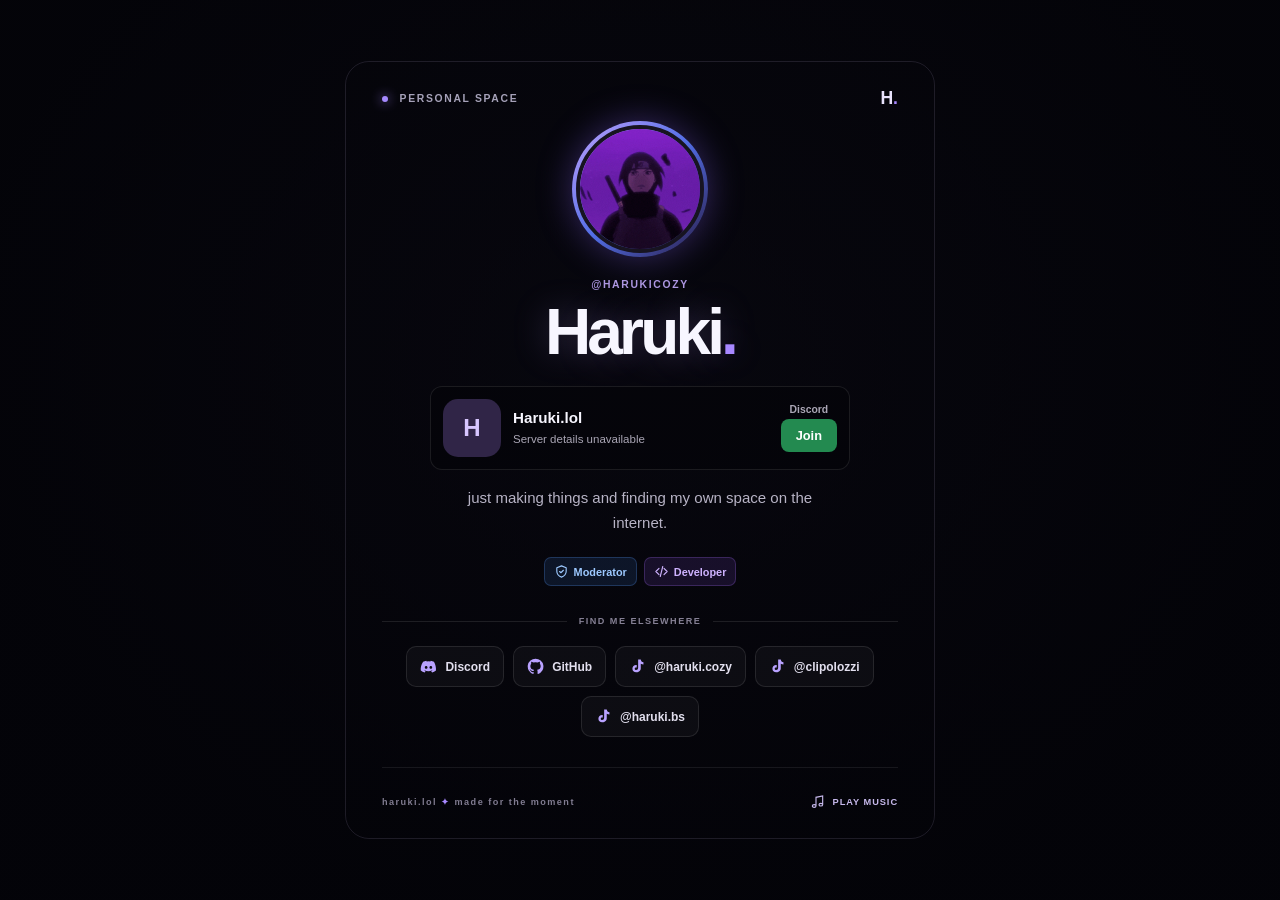
==== index.html @ 4da3f1aa "Refine dark profile styling Co-authored-by: Copilot <223556219+Copilot@users.noreply.github.com>" ====
<!DOCTYPE html>
<html lang="en">
<head>
  <meta charset="UTF-8">
  <meta name="viewport" content="width=device-width, initial-scale=1">
  <meta name="theme-color" content="#08080e">
  <meta name="description" content="Haruki's corner of the internet.">
  <title>Haruki | haruki.lol</title>
  <link rel="stylesheet" href="profile.css">
  <script src="profile.js" defer></script>
</head>
<body>
  <div class="background" aria-hidden="true">
    <video class="background-video" autoplay muted loop playsinline preload="auto">
      <source src="assets/background.mp4" type="video/mp4">
    </video>
    <div class="background-overlay"></div>
  </div>

  <main class="page">
    <article class="profile" aria-labelledby="profile-name">
      <div class="profile-top">
        <span class="eyebrow"><span class="status-dot"></span> PERSONAL SPACE</span>
        <span class="profile-mark">H<span>.</span></span>
      </div>

      <div class="avatar-wrap">
        <img class="avatar" src="assets/avatar.gif" alt="Haruki's profile picture" width="128" height="128">
      </div>

      <div class="identity">
        <p class="handle">@harukicozy</p>
        <h1 id="profile-name">Haruki<span class="name-dot">.</span></h1>
        <div class="discord-card" aria-label="Discord server invite">
          <div class="discord-icon" aria-hidden="true">
            <span>H</span>
            <img id="discord-icon" alt="" width="58" height="58" hidden>
          </div>
          <div class="discord-details">
            <strong id="discord-name">Haruki.lol</strong>
            <p id="discord-counts" aria-live="polite">Loading server details...</p>
          </div>
          <div class="discord-action">
            <span>Discord</span>
            <a href="https://discord.gg/harukilol" target="_blank" rel="noopener noreferrer" aria-label="Join Haruki's Discord server">Join</a>
          </div>
        </div>
        <p class="bio">just making things and finding my own space on the internet.</p>
      </div>

      <ul class="badges" aria-label="Profile badges">
        <li class="badge moderator"><svg viewBox="0 0 24 24" fill="none" stroke="currentColor" stroke-width="1.8" stroke-linecap="round" stroke-linejoin="round" aria-hidden="true"><path d="M12 3 4.5 6v5.5c0 4.5 3.2 7.7 7.5 9.5 4.3-1.8 7.5-5 7.5-9.5V6L12 3Z"/><path d="m9 12 2 2 4-4"/></svg> Moderator</li>
        <li class="badge developer"><svg viewBox="0 0 24 24" fill="none" stroke="currentColor" stroke-width="1.8" stroke-linecap="round" stroke-linejoin="round" aria-hidden="true"><path d="m8 7-5 5 5 5M16 7l5 5-5 5M14 4l-4 16"/></svg> Developer</li>
      </ul>

      <div class="divider"><span>FIND ME ELSEWHERE</span></div>
      <nav class="socials" aria-label="Haruki's social links">
        <a class="social" href="https://discord.gg/harukilol" target="_blank" rel="noopener noreferrer" aria-label="Discord">
          <svg viewBox="0 0 24 24" fill="currentColor" aria-hidden="true"><path d="M19.7 5.2a18.4 18.4 0 0 0-4.5-1.4l-.5 1a17 17 0 0 0-5.3 0l-.5-1a18.4 18.4 0 0 0-4.5 1.4C1.5 9.5.7 13.7 1.1 17.8a18 18 0 0 0 5.5 2.8l1.2-2a11.8 11.8 0 0 1-1.8-.9l.4-.3c3.5 1.6 7.3 1.6 10.8 0l.4.3c-.6.3-1.2.6-1.8.9l1.2 2a18 18 0 0 0 5.5-2.8c.5-4.8-.8-8.9-2.8-12.6ZM8.7 15.3c-1 0-1.9-.9-1.9-2s.8-2 1.9-2c1 0 1.9.9 1.9 2s-.8 2-1.9 2Zm6.6 0c-1.1 0-1.9-.9-1.9-2s.8-2 1.9-2c1 0 1.9.9 1.9 2s-.8 2-1.9 2Z"/></svg>
          <span>Discord</span>
        </a>
        <a class="social" href="https://github.com/harukicozy" target="_blank" rel="noopener noreferrer" aria-label="GitHub">
          <svg viewBox="0 0 24 24" fill="currentColor" aria-hidden="true"><path d="M12 .9a11.1 11.1 0 0 0-3.5 21.6c.6.1.8-.2.8-.5v-2.1c-3.2.7-3.9-1.4-3.9-1.4-.5-1.3-1.2-1.7-1.2-1.7-1-.7.1-.7.1-.7 1.1.1 1.7 1.2 1.7 1.2 1 1.7 2.6 1.2 3.3.9.1-.7.4-1.2.7-1.5-2.5-.3-5.2-1.3-5.2-5.5 0-1.2.4-2.2 1.2-3-.1-.3-.5-1.4.1-3 0 0 1-.3 3.1 1.1a10.7 10.7 0 0 1 5.7 0c2.1-1.4 3.1-1.1 3.1-1.1.6 1.6.2 2.7.1 3 .8.8 1.2 1.8 1.2 3 0 4.2-2.7 5.2-5.2 5.5.4.3.8 1 .8 2.1V22c0 .3.2.6.8.5A11.1 11.1 0 0 0 12 .9Z"/></svg>
          <span>GitHub</span>
        </a>
        <a class="social" href="https://www.tiktok.com/@haruki.cozy" target="_blank" rel="noopener noreferrer" aria-label="TikTok @haruki.cozy">
          <svg viewBox="0 0 24 24" fill="currentColor" aria-hidden="true"><path d="M16.6 2c.2 2.3 1.5 3.7 3.8 3.9v3.2a8.3 8.3 0 0 1-3.8-1v6.6c0 4.2-4.6 5.5-6.5 5.5-3.1 0-5.3-2.2-5.3-5.1 0-3.3 2.6-5.5 6.1-5.1v3.4c-1.8-.3-2.8.5-2.8 1.7 0 1.1.9 1.8 2 1.8 1.5 0 2.8-.9 2.8-3.1V2h3.7Z"/></svg>
          <span>@haruki.cozy</span>
        </a>
        <a class="social" href="https://www.tiktok.com/@clipolozzi" target="_blank" rel="noopener noreferrer" aria-label="TikTok @clipolozzi">
          <svg viewBox="0 0 24 24" fill="currentColor" aria-hidden="true"><path d="M16.6 2c.2 2.3 1.5 3.7 3.8 3.9v3.2a8.3 8.3 0 0 1-3.8-1v6.6c0 4.2-4.6 5.5-6.5 5.5-3.1 0-5.3-2.2-5.3-5.1 0-3.3 2.6-5.5 6.1-5.1v3.4c-1.8-.3-2.8.5-2.8 1.7 0 1.1.9 1.8 2 1.8 1.5 0 2.8-.9 2.8-3.1V2h3.7Z"/></svg>
          <span>@clipolozzi</span>
        </a>
        <a class="social" href="https://www.tiktok.com/@haruki.bs" target="_blank" rel="noopener noreferrer" aria-label="TikTok @haruki.bs">
          <svg viewBox="0 0 24 24" fill="currentColor" aria-hidden="true"><path d="M16.6 2c.2 2.3 1.5 3.7 3.8 3.9v3.2a8.3 8.3 0 0 1-3.8-1v6.6c0 4.2-4.6 5.5-6.5 5.5-3.1 0-5.3-2.2-5.3-5.1 0-3.3 2.6-5.5 6.1-5.1v3.4c-1.8-.3-2.8.5-2.8 1.7 0 1.1.9 1.8 2 1.8 1.5 0 2.8-.9 2.8-3.1V2h3.7Z"/></svg>
          <span>@haruki.bs</span>
        </a>
      </nav>

      <div class="profile-bottom">
        <span>haruki.lol <span class="bottom-star">✦</span> made for the moment</span>
        <button class="music-toggle" type="button" aria-pressed="false" aria-label="Play background music">
          <svg viewBox="0 0 24 24" fill="none" stroke="currentColor" stroke-width="1.7" aria-hidden="true"><path d="M9 18V5l10-2v13M9 18c0 1.1-1.3 2-2.8 2S3.5 19.3 3.5 18s1.2-2 2.7-2c1.1 0 2.1.4 2.8 1m10-1c0 1.1-1.3 2-2.8 2s-2.7-.7-2.7-2 1.2-2 2.7-2c1.1 0 2.1.4 2.8 1"/></svg>
          <span class="music-label">PLAY MUSIC</span>
        </button>
      </div>
      <p class="music-error" role="status" hidden></p>
      <audio id="music" src="assets/music.mp3" preload="none" loop></audio>
    </article>
  </main>
</body>
</html>
---- profile.css ----
* { box-sizing: border-box; }

:root {
  color-scheme: dark;
  font-family: Inter, "Segoe UI", Arial, sans-serif;
  background: #08080e;
  color: #f7f6ff;
}

body { margin: 0; min-height: 100vh; min-height: 100svh; }
button, a { font: inherit; }
button:focus-visible, a:focus-visible { outline: 2px solid #c1a8ff; outline-offset: 4px; }

.background, .background-overlay { position: fixed; inset: 0; }
.background { z-index: -1; overflow: hidden; background: #08080e; }
.background-video { width: 100%; height: 100%; object-fit: cover; opacity: .7; }
.background-overlay {
  background: radial-gradient(ellipse at 50% 40%, rgba(9, 8, 17, .55), rgba(3, 3, 8, .83) 75%),
    linear-gradient(180deg, rgba(4, 4, 9, .45), rgba(4, 4, 9, .88));
}
.page { min-height: 100vh; min-height: 100svh; display: grid; place-items: center; padding: 48px 20px; }
.profile {
  position: relative; width: min(100%, 590px); padding: 26px 36px 22px;
  border: 1px solid rgba(220, 207, 255, .12); border-radius: 24px;
  background: transparent;
  text-align: center; animation: enter .8s both;
}
.profile-top, .profile-bottom { position: relative; display: flex; align-items: center; justify-content: space-between; gap: 12px; }
.eyebrow, .handle, .divider, .profile-bottom { font-size: .65rem; font-weight: 700; letter-spacing: .16em; }
.eyebrow { color: #a6a2b9; }
.status-dot { display: inline-block; width: 6px; height: 6px; margin-right: 7px; border-radius: 50%; background: #a68aff; box-shadow: 0 0 12px #a68aff; vertical-align: middle; }
.profile-mark { color: #e7e1fb; font-weight: 800; font-size: 1.1rem; }
.profile-mark span, .name-dot { color: #a888ff; }
.avatar-wrap {
  position: relative; width: 136px; height: 136px; margin: 12px auto 22px; padding: 4px;
  border-radius: 50%; background: linear-gradient(135deg, #c0a3ff, #526de5, #281b43);
  box-shadow: 0 0 35px rgba(137, 99, 255, .35);
}
.avatar { display: block; width: 100%; height: 100%; border: 4px solid #171421; border-radius: 50%; object-fit: cover; }
.identity { position: relative; }
.handle { color: #ad97e1; margin: 0 0 10px; text-transform: uppercase; }
h1 { margin: 0; font-size: clamp(2.7rem, 8vw, 4rem); line-height: 1; letter-spacing: -.06em; text-shadow: 0 0 35px rgba(190, 166, 255, .25); }
.discord-card {
  display: flex; align-items: center; gap: 12px; max-width: 420px; margin: 22px auto 0;
  padding: 12px; border: 1px solid rgba(255, 255, 255, .09); border-radius: 12px;
  background: rgba(5, 5, 10, .68); text-align: left;
}
.discord-icon { position: relative; flex: 0 0 58px; width: 58px; height: 58px; overflow: hidden; display: grid; place-items: center; border-radius: 15px; background: #302547; color: #d7c6ff; font-weight: 800; font-size: 1.5rem; }
.discord-icon img { position: absolute; inset: 0; width: 100%; height: 100%; object-fit: cover; }
.discord-icon img[hidden] { display: none; }
.discord-details { min-width: 0; flex: 1; }
.discord-details strong { display: block; overflow: hidden; text-overflow: ellipsis; white-space: nowrap; font-size: .95rem; }
.discord-details p { margin: 5px 0 0; color: #aaa6b5; font-size: .72rem; line-height: 1.4; }
.discord-count-dot { display: inline-block; width: 6px; height: 6px; margin-right: 4px; border-radius: 50%; background: #42cf83; vertical-align: middle; }
.discord-action { display: flex; flex-direction: column; align-items: center; gap: 4px; }
.discord-action span { color: #aaa6b5; font-size: .65rem; font-weight: 700; }
.discord-action a { padding: 9px 15px; border-radius: 8px; background: #238a50; color: white; text-decoration: none; font-size: .8rem; font-weight: 700; transition: background .2s ease; }
.discord-action a:hover { background: #2da864; }
.bio { max-width: 360px; margin: 16px auto 22px; color: #b7b3c5; line-height: 1.65; font-size: .94rem; }
.badges { position: relative; display: flex; justify-content: center; flex-wrap: wrap; gap: 7px; padding: 0; margin: 0; list-style: none; }
.badge { display: inline-flex; align-items: center; gap: 5px; border: 1px solid; border-radius: 7px; padding: 6px 9px; font-size: .68rem; font-weight: 700; }
.badge svg { width: 15px; height: 15px; flex: none; }
.moderator { color: #9dc9ff; background: rgba(57, 118, 212, .14); border-color: rgba(90, 151, 247, .25); }
.developer { color: #cfb3ff; background: rgba(135, 78, 223, .14); border-color: rgba(162, 107, 244, .25); }
.divider { position: relative; display: flex; align-items: center; gap: 12px; margin: 30px 0 20px; color: #858094; font-size: .57rem; }
.divider::before, .divider::after { content: ""; height: 1px; flex: 1; background: rgba(255, 255, 255, .1); }
.socials { position: relative; display: flex; justify-content: center; flex-wrap: wrap; gap: 9px; }
.social {
  display: inline-flex; align-items: center; gap: 8px; padding: 11px 13px;
  border: 1px solid rgba(255, 255, 255, .1); border-radius: 10px;
  background: rgba(255, 255, 255, .035); color: #e2dfee;
  text-decoration: none; font-size: .75rem; font-weight: 600;
  transition: transform .2s ease, background .2s ease, border-color .2s ease, box-shadow .2s ease;
}
.social svg { width: 17px; height: 17px; color: #b9a2ff; }
.social:hover { transform: translateY(-3px); border-color: rgba(181, 149, 255, .5); background: rgba(137, 99, 255, .13); box-shadow: 0 7px 25px rgba(109, 72, 196, .2); }
.profile-bottom { margin-top: 30px; padding-top: 20px; border-top: 1px solid rgba(255, 255, 255, .08); color: #817c91; font-size: .57rem; text-align: left; }
.bottom-star { color: #a888ff; }
.music-toggle { display: inline-flex; align-items: center; gap: 7px; border: 0; padding: 6px 0 6px 6px; color: #c6b8eb; background: transparent; font-size: .58rem; font-weight: 700; letter-spacing: .1em; white-space: nowrap; cursor: pointer; }
.music-toggle:hover { color: #fff; }
.music-toggle svg { width: 16px; height: 16px; }
.music-error { position: relative; margin: 8px 0 0; color: #ffb1b8; font-size: .75rem; }
@keyframes enter { from { opacity: 0; transform: translateY(18px); } to { opacity: 1; transform: translateY(0); } }
@media (pointer: fine) {
  body { cursor: url("data:image/svg+xml,%3Csvg xmlns='http://www.w3.org/2000/svg' width='24' height='24'%3E%3Ccircle cx='12' cy='12' r='8' fill='%23a888ff' fill-opacity='.16' stroke='%23d6c3ff'/%3E%3Ccircle cx='12' cy='12' r='2' fill='%23fff'/%3E%3C/svg%3E") 12 12, auto; }
}
@media (max-width: 480px) {
  .page { padding: 24px 14px; }
  .profile { padding: 22px 18px; border-radius: 20px; }
  .avatar-wrap { width: 116px; height: 116px; margin-top: 8px; }
  .profile-bottom { font-size: .52rem; letter-spacing: .08em; }
}
@media (prefers-reduced-motion: reduce) {
  *, *::before, *::after { animation-duration: .01ms !important; transition-duration: .01ms !important; }
  .background-video { display: none; }
}
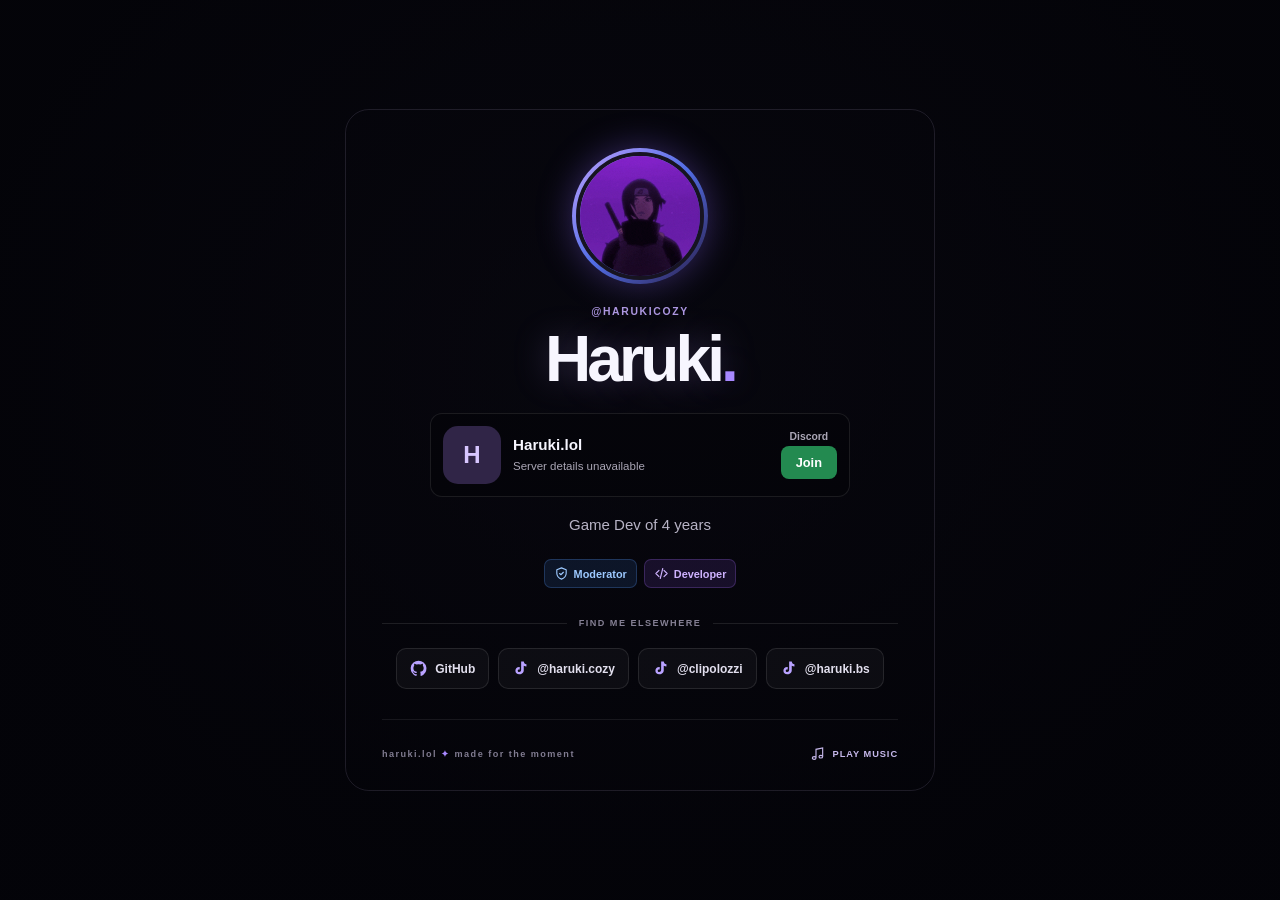
==== commit 7e01df9d: "Update profile bio and links Co-authored-by: Copilot <223556219+Copilot@users.noreply.github.com>" ====
--- a/index.html
+++ b/index.html
@@ -19,11 +19,6 @@
 
   <main class="page">
     <article class="profile" aria-labelledby="profile-name">
-      <div class="profile-top">
-        <span class="eyebrow"><span class="status-dot"></span> PERSONAL SPACE</span>
-        <span class="profile-mark">H<span>.</span></span>
-      </div>
-
       <div class="avatar-wrap">
         <img class="avatar" src="assets/avatar.gif" alt="Haruki's profile picture" width="128" height="128">
       </div>
@@ -45,7 +40,7 @@
             <a href="https://discord.gg/harukilol" target="_blank" rel="noopener noreferrer" aria-label="Join Haruki's Discord server">Join</a>
           </div>
         </div>
-        <p class="bio">just making things and finding my own space on the internet.</p>
+        <p class="bio">Game Dev of 4 years</p>
       </div>
 
       <ul class="badges" aria-label="Profile badges">
@@ -55,10 +50,6 @@
 
       <div class="divider"><span>FIND ME ELSEWHERE</span></div>
       <nav class="socials" aria-label="Haruki's social links">
-        <a class="social" href="https://discord.gg/harukilol" target="_blank" rel="noopener noreferrer" aria-label="Discord">
-          <svg viewBox="0 0 24 24" fill="currentColor" aria-hidden="true"><path d="M19.7 5.2a18.4 18.4 0 0 0-4.5-1.4l-.5 1a17 17 0 0 0-5.3 0l-.5-1a18.4 18.4 0 0 0-4.5 1.4C1.5 9.5.7 13.7 1.1 17.8a18 18 0 0 0 5.5 2.8l1.2-2a11.8 11.8 0 0 1-1.8-.9l.4-.3c3.5 1.6 7.3 1.6 10.8 0l.4.3c-.6.3-1.2.6-1.8.9l1.2 2a18 18 0 0 0 5.5-2.8c.5-4.8-.8-8.9-2.8-12.6ZM8.7 15.3c-1 0-1.9-.9-1.9-2s.8-2 1.9-2c1 0 1.9.9 1.9 2s-.8 2-1.9 2Zm6.6 0c-1.1 0-1.9-.9-1.9-2s.8-2 1.9-2c1 0 1.9.9 1.9 2s-.8 2-1.9 2Z"/></svg>
-          <span>Discord</span>
-        </a>
         <a class="social" href="https://github.com/harukicozy" target="_blank" rel="noopener noreferrer" aria-label="GitHub">
           <svg viewBox="0 0 24 24" fill="currentColor" aria-hidden="true"><path d="M12 .9a11.1 11.1 0 0 0-3.5 21.6c.6.1.8-.2.8-.5v-2.1c-3.2.7-3.9-1.4-3.9-1.4-.5-1.3-1.2-1.7-1.2-1.7-1-.7.1-.7.1-.7 1.1.1 1.7 1.2 1.7 1.2 1 1.7 2.6 1.2 3.3.9.1-.7.4-1.2.7-1.5-2.5-.3-5.2-1.3-5.2-5.5 0-1.2.4-2.2 1.2-3-.1-.3-.5-1.4.1-3 0 0 1-.3 3.1 1.1a10.7 10.7 0 0 1 5.7 0c2.1-1.4 3.1-1.1 3.1-1.1.6 1.6.2 2.7.1 3 .8.8 1.2 1.8 1.2 3 0 4.2-2.7 5.2-5.2 5.5.4.3.8 1 .8 2.1V22c0 .3.2.6.8.5A11.1 11.1 0 0 0 12 .9Z"/></svg>
           <span>GitHub</span>
--- a/profile.css
+++ b/profile.css
@@ -25,12 +25,9 @@
   background: transparent;
   text-align: center; animation: enter .8s both;
 }
-.profile-top, .profile-bottom { position: relative; display: flex; align-items: center; justify-content: space-between; gap: 12px; }
-.eyebrow, .handle, .divider, .profile-bottom { font-size: .65rem; font-weight: 700; letter-spacing: .16em; }
-.eyebrow { color: #a6a2b9; }
-.status-dot { display: inline-block; width: 6px; height: 6px; margin-right: 7px; border-radius: 50%; background: #a68aff; box-shadow: 0 0 12px #a68aff; vertical-align: middle; }
-.profile-mark { color: #e7e1fb; font-weight: 800; font-size: 1.1rem; }
-.profile-mark span, .name-dot { color: #a888ff; }
+.profile-bottom { position: relative; display: flex; align-items: center; justify-content: space-between; gap: 12px; }
+.handle, .divider, .profile-bottom { font-size: .65rem; font-weight: 700; letter-spacing: .16em; }
+.name-dot { color: #a888ff; }
 .avatar-wrap {
   position: relative; width: 136px; height: 136px; margin: 12px auto 22px; padding: 4px;
   border-radius: 50%; background: linear-gradient(135deg, #c0a3ff, #526de5, #281b43);
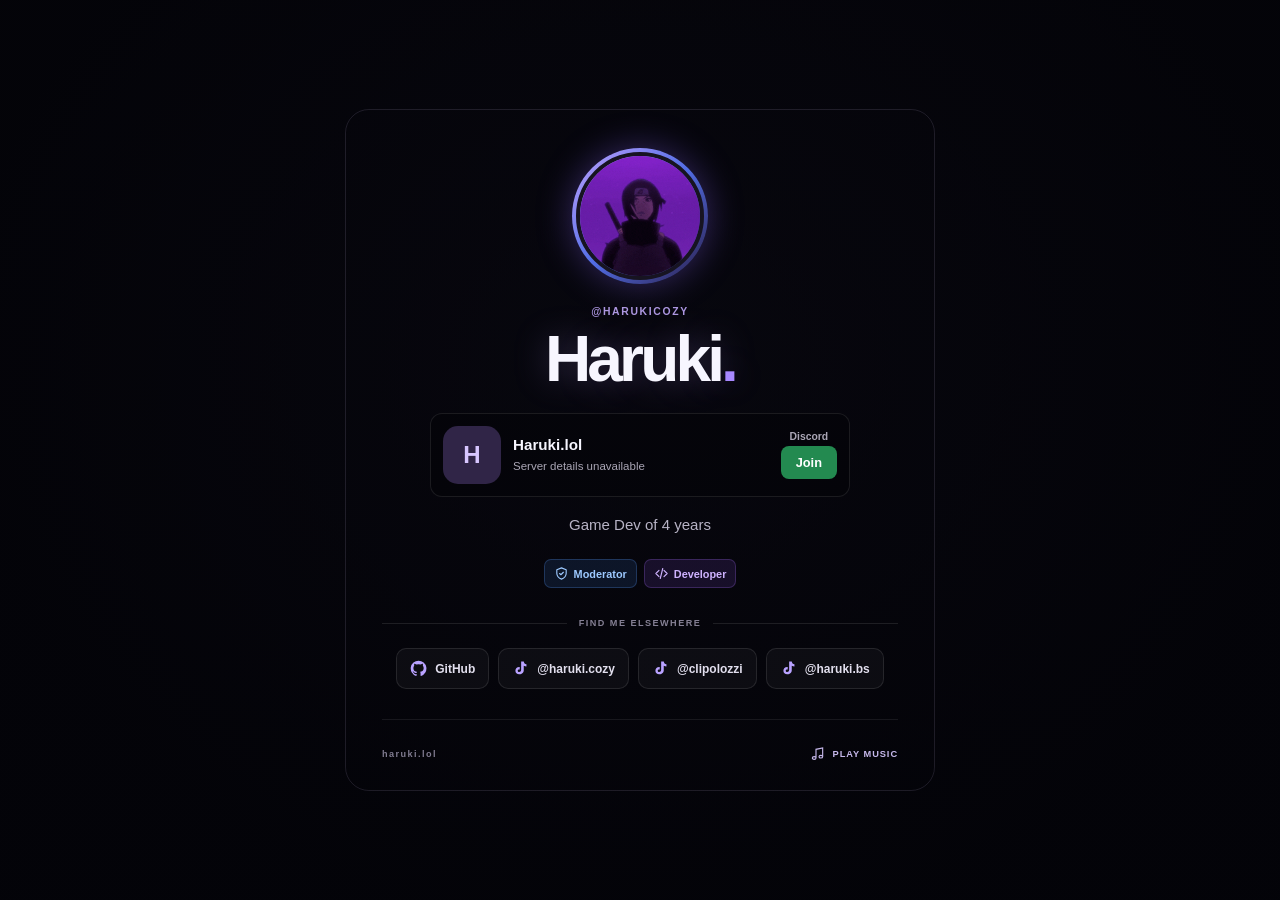
==== commit 741e08d8: "Remove footer tagline Co-authored-by: Copilot <223556219+Copilot@users.noreply.github.com>" ====
--- a/index.html
+++ b/index.html
@@ -69,7 +69,7 @@
       </nav>
 
       <div class="profile-bottom">
-        <span>haruki.lol <span class="bottom-star">✦</span> made for the moment</span>
+        <span>haruki.lol</span>
         <button class="music-toggle" type="button" aria-pressed="false" aria-label="Play background music">
           <svg viewBox="0 0 24 24" fill="none" stroke="currentColor" stroke-width="1.7" aria-hidden="true"><path d="M9 18V5l10-2v13M9 18c0 1.1-1.3 2-2.8 2S3.5 19.3 3.5 18s1.2-2 2.7-2c1.1 0 2.1.4 2.8 1m10-1c0 1.1-1.3 2-2.8 2s-2.7-.7-2.7-2 1.2-2 2.7-2c1.1 0 2.1.4 2.8 1"/></svg>
           <span class="music-label">PLAY MUSIC</span>
--- a/profile.css
+++ b/profile.css
@@ -72,7 +72,6 @@
 .social svg { width: 17px; height: 17px; color: #b9a2ff; }
 .social:hover { transform: translateY(-3px); border-color: rgba(181, 149, 255, .5); background: rgba(137, 99, 255, .13); box-shadow: 0 7px 25px rgba(109, 72, 196, .2); }
 .profile-bottom { margin-top: 30px; padding-top: 20px; border-top: 1px solid rgba(255, 255, 255, .08); color: #817c91; font-size: .57rem; text-align: left; }
-.bottom-star { color: #a888ff; }
 .music-toggle { display: inline-flex; align-items: center; gap: 7px; border: 0; padding: 6px 0 6px 6px; color: #c6b8eb; background: transparent; font-size: .58rem; font-weight: 700; letter-spacing: .1em; white-space: nowrap; cursor: pointer; }
 .music-toggle:hover { color: #fff; }
 .music-toggle svg { width: 16px; height: 16px; }
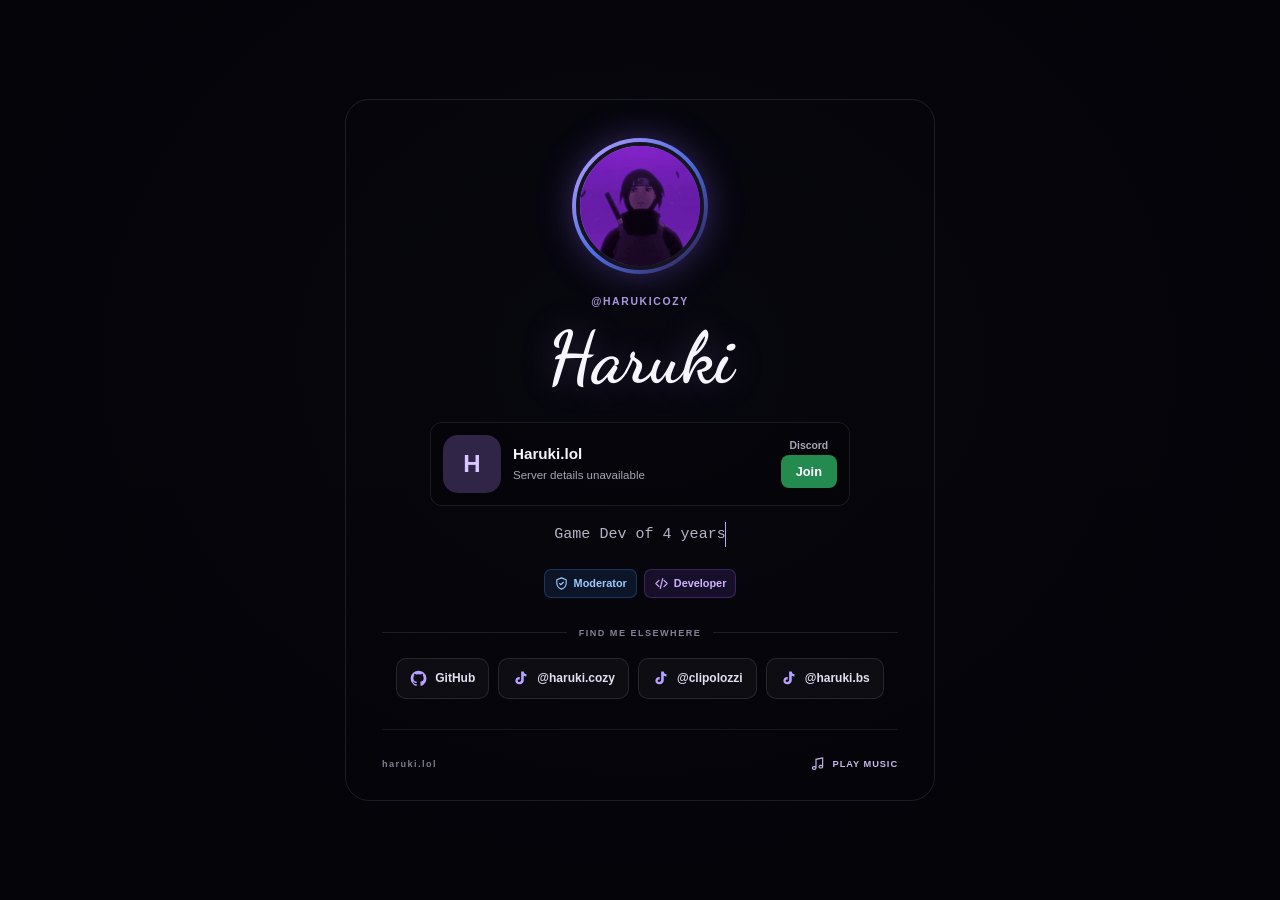
==== commit 36273a50: "Style profile name and animate bio Co-authored-by: Copilot <223556219+Copilot@users.noreply.github.c" ====
--- a/index.html
+++ b/index.html
@@ -6,6 +6,9 @@
   <meta name="theme-color" content="#08080e">
   <meta name="description" content="Haruki's corner of the internet.">
   <title>Haruki | haruki.lol</title>
+  <link rel="preconnect" href="https://fonts.googleapis.com">
+  <link rel="preconnect" href="https://fonts.gstatic.com" crossorigin>
+  <link href="https://fonts.googleapis.com/css2?family=Dancing+Script:wght@700&display=swap" rel="stylesheet">
   <link rel="stylesheet" href="profile.css">
   <script src="profile.js" defer></script>
 </head>
@@ -25,7 +28,7 @@
 
       <div class="identity">
         <p class="handle">@harukicozy</p>
-        <h1 id="profile-name">Haruki<span class="name-dot">.</span></h1>
+        <h1 id="profile-name">Haruki</h1>
         <div class="discord-card" aria-label="Discord server invite">
           <div class="discord-icon" aria-hidden="true">
             <span>H</span>
@@ -40,7 +43,7 @@
             <a href="https://discord.gg/harukilol" target="_blank" rel="noopener noreferrer" aria-label="Join Haruki's Discord server">Join</a>
           </div>
         </div>
-        <p class="bio">Game Dev of 4 years</p>
+        <p class="bio" aria-label="Game Dev of 4 years"><span class="bio-typing" aria-hidden="true">Game Dev of 4 years</span></p>
       </div>
 
       <ul class="badges" aria-label="Profile badges">
--- a/profile.css
+++ b/profile.css
@@ -27,7 +27,6 @@
 }
 .profile-bottom { position: relative; display: flex; align-items: center; justify-content: space-between; gap: 12px; }
 .handle, .divider, .profile-bottom { font-size: .65rem; font-weight: 700; letter-spacing: .16em; }
-.name-dot { color: #a888ff; }
 .avatar-wrap {
   position: relative; width: 136px; height: 136px; margin: 12px auto 22px; padding: 4px;
   border-radius: 50%; background: linear-gradient(135deg, #c0a3ff, #526de5, #281b43);
@@ -36,7 +35,7 @@
 .avatar { display: block; width: 100%; height: 100%; border: 4px solid #171421; border-radius: 50%; object-fit: cover; }
 .identity { position: relative; }
 .handle { color: #ad97e1; margin: 0 0 10px; text-transform: uppercase; }
-h1 { margin: 0; font-size: clamp(2.7rem, 8vw, 4rem); line-height: 1; letter-spacing: -.06em; text-shadow: 0 0 35px rgba(190, 166, 255, .25); }
+h1 { margin: 0; font-family: "Dancing Script", "Segoe Script", "Brush Script MT", cursive; font-size: clamp(3.2rem, 9vw, 4.5rem); line-height: 1.15; font-weight: 700; text-shadow: 0 0 35px rgba(190, 166, 255, .25); }
 .discord-card {
   display: flex; align-items: center; gap: 12px; max-width: 420px; margin: 22px auto 0;
   padding: 12px; border: 1px solid rgba(255, 255, 255, .09); border-radius: 12px;
@@ -54,6 +53,8 @@
 .discord-action a { padding: 9px 15px; border-radius: 8px; background: #238a50; color: white; text-decoration: none; font-size: .8rem; font-weight: 700; transition: background .2s ease; }
 .discord-action a:hover { background: #2da864; }
 .bio { max-width: 360px; margin: 16px auto 22px; color: #b7b3c5; line-height: 1.65; font-size: .94rem; }
+.bio-typing { display: inline-block; vertical-align: bottom; overflow: hidden; white-space: nowrap; width: 19ch; border-right: 1px solid #b9a2ff; font-family: "Courier New", monospace; animation: type-bio 8s steps(19, end) infinite; }
+@keyframes type-bio { 0% { width: 0; } 38%, 60% { width: 19ch; } 95%, 100% { width: 0; } }
 .badges { position: relative; display: flex; justify-content: center; flex-wrap: wrap; gap: 7px; padding: 0; margin: 0; list-style: none; }
 .badge { display: inline-flex; align-items: center; gap: 5px; border: 1px solid; border-radius: 7px; padding: 6px 9px; font-size: .68rem; font-weight: 700; }
 .badge svg { width: 15px; height: 15px; flex: none; }
@@ -89,4 +90,5 @@
 @media (prefers-reduced-motion: reduce) {
   *, *::before, *::after { animation-duration: .01ms !important; transition-duration: .01ms !important; }
   .background-video { display: none; }
+  .bio-typing { animation: none; width: auto; border-right: 0; }
 }
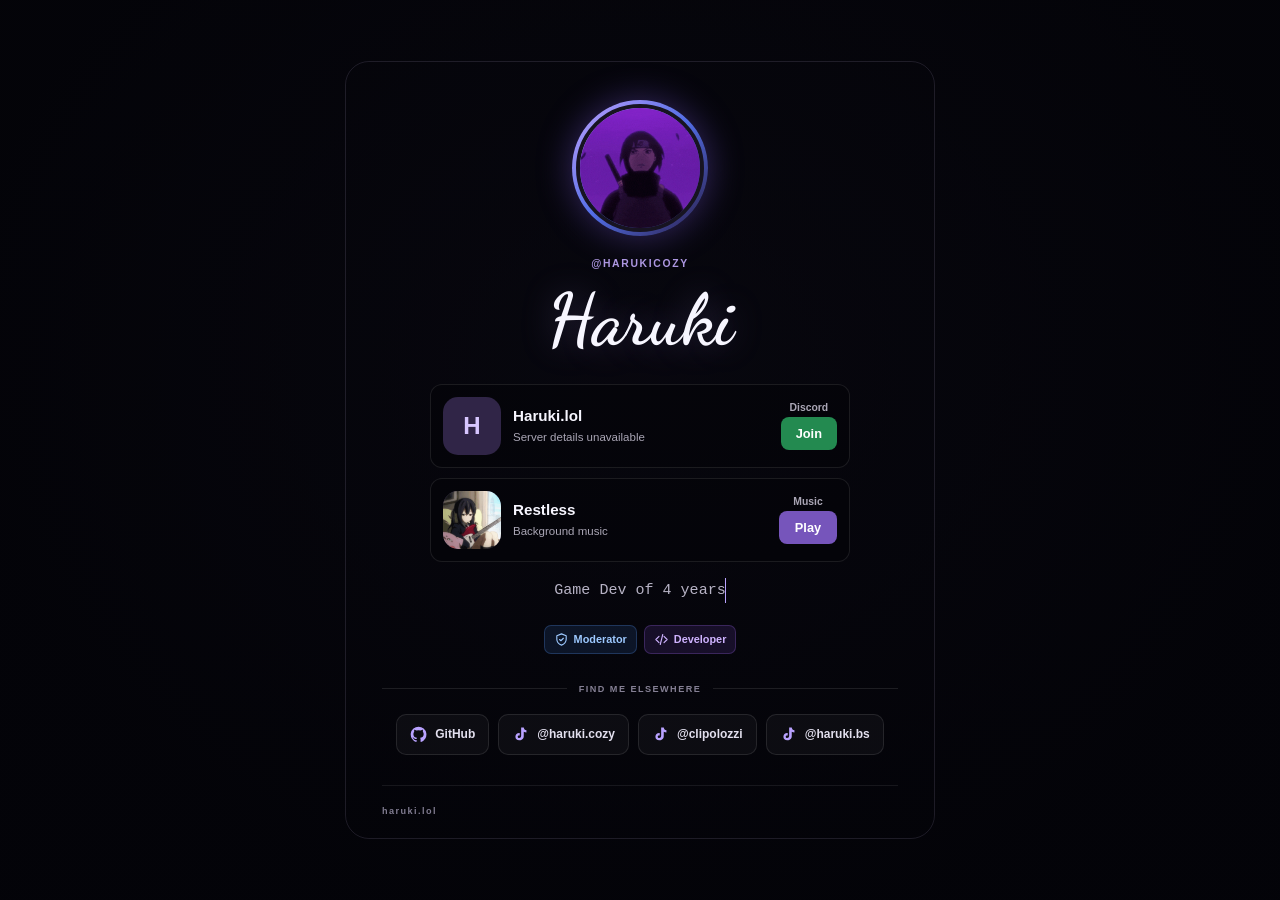
==== commit c6ea1ca8: "Add music player card Co-authored-by: Copilot <223556219+Copilot@users.noreply.github.com>" ====
--- a/index.html
+++ b/index.html
@@ -43,6 +43,20 @@
             <a href="https://discord.gg/harukilol" target="_blank" rel="noopener noreferrer" aria-label="Join Haruki's Discord server">Join</a>
           </div>
         </div>
+        <div class="music-card" aria-label="Music player">
+          <img class="music-cover" src="assets/music-cover.gif" alt="Music cover" width="58" height="58">
+          <div class="music-details">
+            <strong>Restless</strong>
+            <p>Background music</p>
+          </div>
+          <div class="music-action">
+            <span>Music</span>
+            <button class="music-toggle" type="button" aria-pressed="false" aria-label="Play background music">
+              <span class="music-label">Play</span>
+            </button>
+          </div>
+        </div>
+        <p class="music-error" role="status" hidden></p>
         <p class="bio" aria-label="Game Dev of 4 years"><span class="bio-typing" aria-hidden="true">Game Dev of 4 years</span></p>
       </div>
 
@@ -73,12 +87,7 @@
 
       <div class="profile-bottom">
         <span>haruki.lol</span>
-        <button class="music-toggle" type="button" aria-pressed="false" aria-label="Play background music">
-          <svg viewBox="0 0 24 24" fill="none" stroke="currentColor" stroke-width="1.7" aria-hidden="true"><path d="M9 18V5l10-2v13M9 18c0 1.1-1.3 2-2.8 2S3.5 19.3 3.5 18s1.2-2 2.7-2c1.1 0 2.1.4 2.8 1m10-1c0 1.1-1.3 2-2.8 2s-2.7-.7-2.7-2 1.2-2 2.7-2c1.1 0 2.1.4 2.8 1"/></svg>
-          <span class="music-label">PLAY MUSIC</span>
-        </button>
       </div>
-      <p class="music-error" role="status" hidden></p>
       <audio id="music" src="assets/music.mp3" preload="none" loop></audio>
     </article>
   </main>
--- a/profile.css
+++ b/profile.css
@@ -36,20 +36,22 @@
 .identity { position: relative; }
 .handle { color: #ad97e1; margin: 0 0 10px; text-transform: uppercase; }
 h1 { margin: 0; font-family: "Dancing Script", "Segoe Script", "Brush Script MT", cursive; font-size: clamp(3.2rem, 9vw, 4.5rem); line-height: 1.15; font-weight: 700; text-shadow: 0 0 35px rgba(190, 166, 255, .25); }
-.discord-card {
+.discord-card, .music-card {
   display: flex; align-items: center; gap: 12px; max-width: 420px; margin: 22px auto 0;
   padding: 12px; border: 1px solid rgba(255, 255, 255, .09); border-radius: 12px;
   background: rgba(5, 5, 10, .68); text-align: left;
 }
+.music-card { margin-top: 10px; }
+.music-cover { flex: 0 0 58px; width: 58px; height: 58px; border-radius: 15px; object-fit: cover; background: #302547; }
 .discord-icon { position: relative; flex: 0 0 58px; width: 58px; height: 58px; overflow: hidden; display: grid; place-items: center; border-radius: 15px; background: #302547; color: #d7c6ff; font-weight: 800; font-size: 1.5rem; }
 .discord-icon img { position: absolute; inset: 0; width: 100%; height: 100%; object-fit: cover; }
 .discord-icon img[hidden] { display: none; }
-.discord-details { min-width: 0; flex: 1; }
-.discord-details strong { display: block; overflow: hidden; text-overflow: ellipsis; white-space: nowrap; font-size: .95rem; }
-.discord-details p { margin: 5px 0 0; color: #aaa6b5; font-size: .72rem; line-height: 1.4; }
+.discord-details, .music-details { min-width: 0; flex: 1; }
+.discord-details strong, .music-details strong { display: block; overflow: hidden; text-overflow: ellipsis; white-space: nowrap; font-size: .95rem; }
+.discord-details p, .music-details p { margin: 5px 0 0; color: #aaa6b5; font-size: .72rem; line-height: 1.4; }
 .discord-count-dot { display: inline-block; width: 6px; height: 6px; margin-right: 4px; border-radius: 50%; background: #42cf83; vertical-align: middle; }
-.discord-action { display: flex; flex-direction: column; align-items: center; gap: 4px; }
-.discord-action span { color: #aaa6b5; font-size: .65rem; font-weight: 700; }
+.discord-action, .music-action { display: flex; flex-direction: column; align-items: center; gap: 4px; }
+.discord-action span, .music-action > span { color: #aaa6b5; font-size: .65rem; font-weight: 700; }
 .discord-action a { padding: 9px 15px; border-radius: 8px; background: #238a50; color: white; text-decoration: none; font-size: .8rem; font-weight: 700; transition: background .2s ease; }
 .discord-action a:hover { background: #2da864; }
 .bio { max-width: 360px; margin: 16px auto 22px; color: #b7b3c5; line-height: 1.65; font-size: .94rem; }
@@ -73,9 +75,8 @@
 .social svg { width: 17px; height: 17px; color: #b9a2ff; }
 .social:hover { transform: translateY(-3px); border-color: rgba(181, 149, 255, .5); background: rgba(137, 99, 255, .13); box-shadow: 0 7px 25px rgba(109, 72, 196, .2); }
 .profile-bottom { margin-top: 30px; padding-top: 20px; border-top: 1px solid rgba(255, 255, 255, .08); color: #817c91; font-size: .57rem; text-align: left; }
-.music-toggle { display: inline-flex; align-items: center; gap: 7px; border: 0; padding: 6px 0 6px 6px; color: #c6b8eb; background: transparent; font-size: .58rem; font-weight: 700; letter-spacing: .1em; white-space: nowrap; cursor: pointer; }
-.music-toggle:hover { color: #fff; }
-.music-toggle svg { width: 16px; height: 16px; }
+.music-toggle { min-width: 58px; border: 0; border-radius: 8px; padding: 9px 15px; color: #fff; background: #7655bb; font-size: .8rem; font-weight: 700; cursor: pointer; transition: background .2s ease; }
+.music-toggle:hover { background: #9070d5; }
 .music-error { position: relative; margin: 8px 0 0; color: #ffb1b8; font-size: .75rem; }
 @keyframes enter { from { opacity: 0; transform: translateY(18px); } to { opacity: 1; transform: translateY(0); } }
 @media (pointer: fine) {
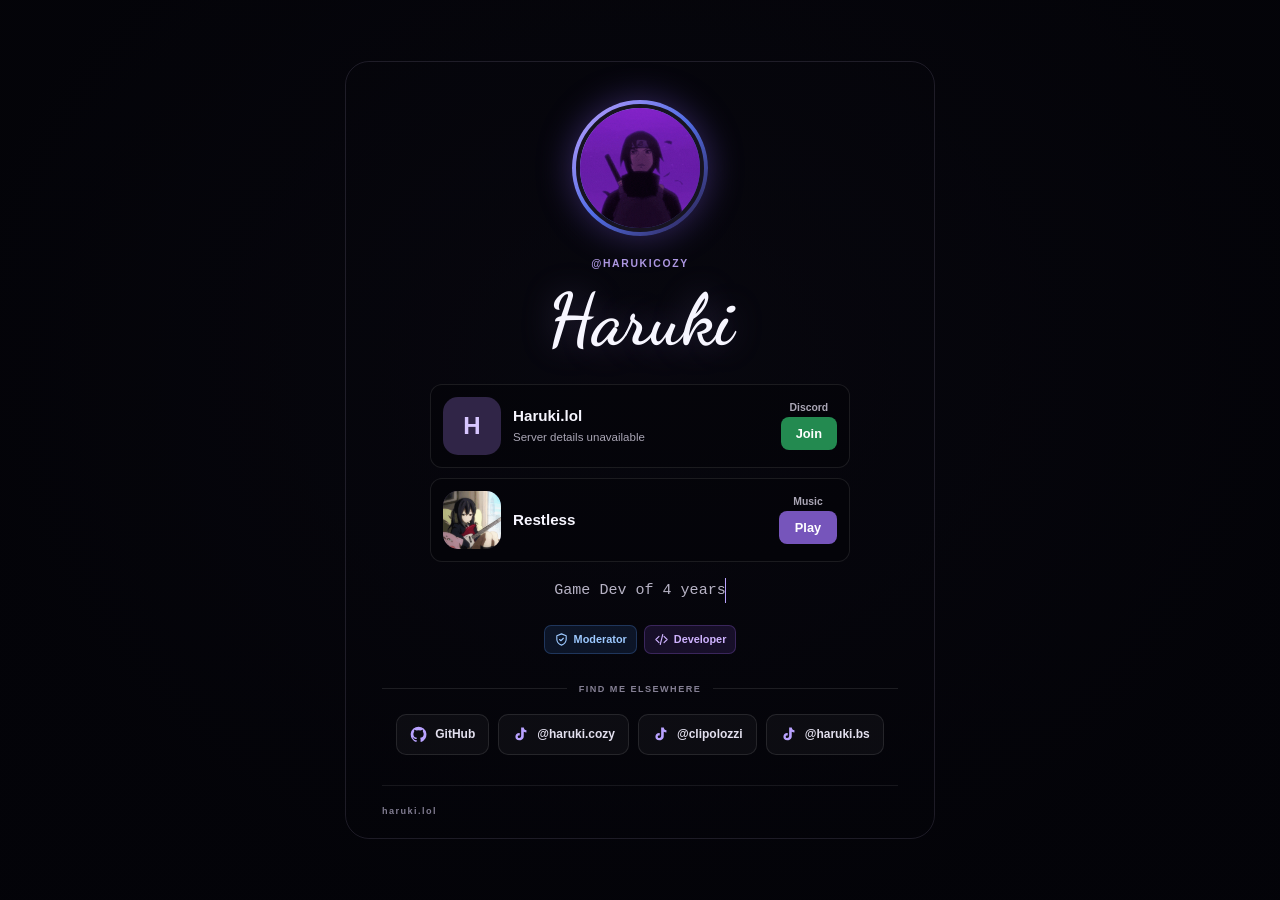
==== commit 8942ca41: "Remove music card subtitle Co-authored-by: Copilot <223556219+Copilot@users.noreply.github.com>" ====
--- a/index.html
+++ b/index.html
@@ -47,7 +47,6 @@
           <img class="music-cover" src="assets/music-cover.gif" alt="Music cover" width="58" height="58">
           <div class="music-details">
             <strong>Restless</strong>
-            <p>Background music</p>
           </div>
           <div class="music-action">
             <span>Music</span>
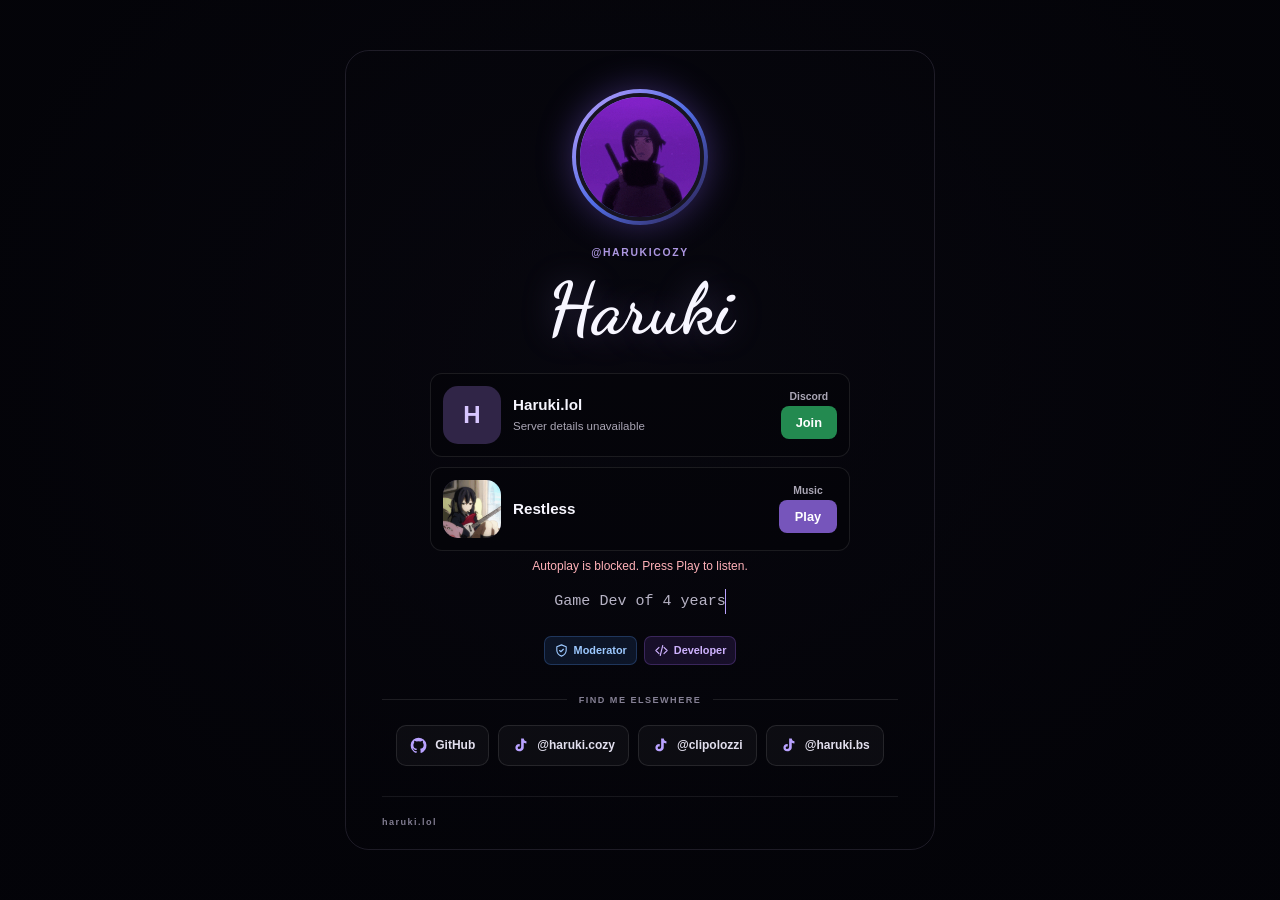
==== commit 6d36f1c7: "Enable music autoplay with fallback Co-authored-by: Copilot <223556219+Copilot@users.noreply.github." ====
--- a/index.html
+++ b/index.html
@@ -87,7 +87,7 @@
       <div class="profile-bottom">
         <span>haruki.lol</span>
       </div>
-      <audio id="music" src="assets/music.mp3" preload="none" loop></audio>
+      <audio id="music" src="assets/music.mp3" preload="metadata" loop></audio>
     </article>
   </main>
 </body>
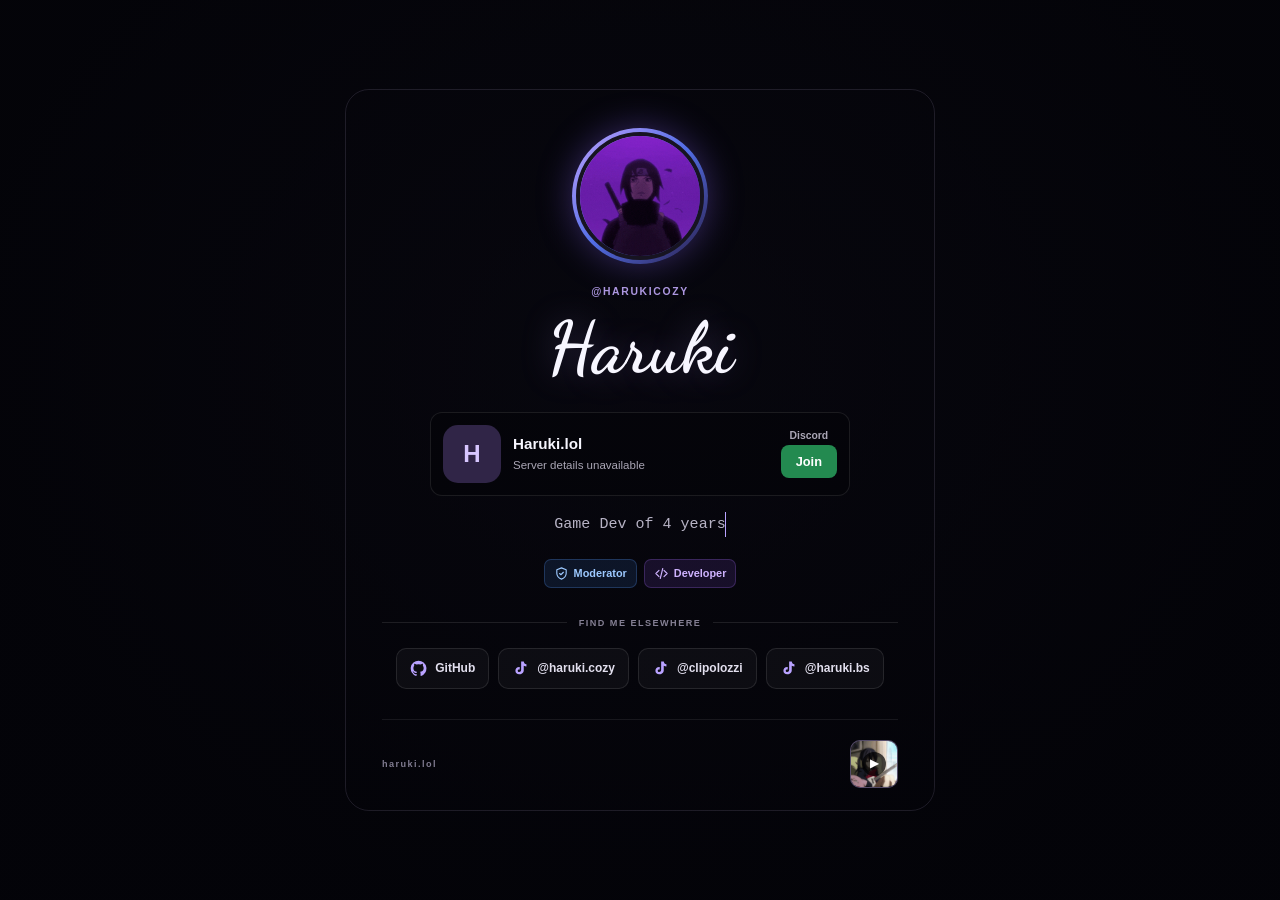
==== commit 775c0e60: "Use cover image for music control Co-authored-by: Copilot <223556219+Copilot@users.noreply.github.co" ====
--- a/index.html
+++ b/index.html
@@ -43,19 +43,6 @@
             <a href="https://discord.gg/harukilol" target="_blank" rel="noopener noreferrer" aria-label="Join Haruki's Discord server">Join</a>
           </div>
         </div>
-        <div class="music-card" aria-label="Music player">
-          <img class="music-cover" src="assets/music-cover.gif" alt="Music cover" width="58" height="58">
-          <div class="music-details">
-            <strong>Restless</strong>
-          </div>
-          <div class="music-action">
-            <span>Music</span>
-            <button class="music-toggle" type="button" aria-pressed="false" aria-label="Play background music">
-              <span class="music-label">Play</span>
-            </button>
-          </div>
-        </div>
-        <p class="music-error" role="status" hidden></p>
         <p class="bio" aria-label="Game Dev of 4 years"><span class="bio-typing" aria-hidden="true">Game Dev of 4 years</span></p>
       </div>
 
@@ -86,8 +73,13 @@
 
       <div class="profile-bottom">
         <span>haruki.lol</span>
+        <button class="music-toggle" type="button" aria-pressed="false" aria-label="Play music" title="Play music">
+          <img class="music-cover" src="assets/music-cover.gif" alt="" width="48" height="48">
+          <span class="music-symbol" aria-hidden="true"></span>
+        </button>
       </div>
-      <audio id="music" src="assets/music.mp3" preload="metadata" loop></audio>
+      <p class="music-error" role="status" hidden></p>
+      <audio id="music" src="assets/music.mp3" preload="none" loop></audio>
     </article>
   </main>
 </body>
--- a/profile.css
+++ b/profile.css
@@ -36,22 +36,20 @@
 .identity { position: relative; }
 .handle { color: #ad97e1; margin: 0 0 10px; text-transform: uppercase; }
 h1 { margin: 0; font-family: "Dancing Script", "Segoe Script", "Brush Script MT", cursive; font-size: clamp(3.2rem, 9vw, 4.5rem); line-height: 1.15; font-weight: 700; text-shadow: 0 0 35px rgba(190, 166, 255, .25); }
-.discord-card, .music-card {
+.discord-card {
   display: flex; align-items: center; gap: 12px; max-width: 420px; margin: 22px auto 0;
   padding: 12px; border: 1px solid rgba(255, 255, 255, .09); border-radius: 12px;
   background: rgba(5, 5, 10, .68); text-align: left;
 }
-.music-card { margin-top: 10px; }
-.music-cover { flex: 0 0 58px; width: 58px; height: 58px; border-radius: 15px; object-fit: cover; background: #302547; }
 .discord-icon { position: relative; flex: 0 0 58px; width: 58px; height: 58px; overflow: hidden; display: grid; place-items: center; border-radius: 15px; background: #302547; color: #d7c6ff; font-weight: 800; font-size: 1.5rem; }
 .discord-icon img { position: absolute; inset: 0; width: 100%; height: 100%; object-fit: cover; }
 .discord-icon img[hidden] { display: none; }
-.discord-details, .music-details { min-width: 0; flex: 1; }
-.discord-details strong, .music-details strong { display: block; overflow: hidden; text-overflow: ellipsis; white-space: nowrap; font-size: .95rem; }
-.discord-details p, .music-details p { margin: 5px 0 0; color: #aaa6b5; font-size: .72rem; line-height: 1.4; }
+.discord-details { min-width: 0; flex: 1; }
+.discord-details strong { display: block; overflow: hidden; text-overflow: ellipsis; white-space: nowrap; font-size: .95rem; }
+.discord-details p { margin: 5px 0 0; color: #aaa6b5; font-size: .72rem; line-height: 1.4; }
 .discord-count-dot { display: inline-block; width: 6px; height: 6px; margin-right: 4px; border-radius: 50%; background: #42cf83; vertical-align: middle; }
-.discord-action, .music-action { display: flex; flex-direction: column; align-items: center; gap: 4px; }
-.discord-action span, .music-action > span { color: #aaa6b5; font-size: .65rem; font-weight: 700; }
+.discord-action { display: flex; flex-direction: column; align-items: center; gap: 4px; }
+.discord-action span { color: #aaa6b5; font-size: .65rem; font-weight: 700; }
 .discord-action a { padding: 9px 15px; border-radius: 8px; background: #238a50; color: white; text-decoration: none; font-size: .8rem; font-weight: 700; transition: background .2s ease; }
 .discord-action a:hover { background: #2da864; }
 .bio { max-width: 360px; margin: 16px auto 22px; color: #b7b3c5; line-height: 1.65; font-size: .94rem; }
@@ -75,8 +73,12 @@
 .social svg { width: 17px; height: 17px; color: #b9a2ff; }
 .social:hover { transform: translateY(-3px); border-color: rgba(181, 149, 255, .5); background: rgba(137, 99, 255, .13); box-shadow: 0 7px 25px rgba(109, 72, 196, .2); }
 .profile-bottom { margin-top: 30px; padding-top: 20px; border-top: 1px solid rgba(255, 255, 255, .08); color: #817c91; font-size: .57rem; text-align: left; }
-.music-toggle { min-width: 58px; border: 0; border-radius: 8px; padding: 9px 15px; color: #fff; background: #7655bb; font-size: .8rem; font-weight: 700; cursor: pointer; transition: background .2s ease; }
-.music-toggle:hover { background: #9070d5; }
+.music-toggle { position: relative; display: grid; place-items: center; width: 48px; height: 48px; padding: 0; border: 1px solid rgba(255, 255, 255, .18); border-radius: 10px; overflow: hidden; background: #302547; cursor: pointer; }
+.music-cover { display: block; width: 100%; height: 100%; object-fit: cover; }
+.music-symbol { position: absolute; display: grid; place-items: center; width: 24px; height: 24px; border-radius: 50%; background: rgba(0, 0, 0, .7); color: #fff; font-size: 11px; letter-spacing: 0; }
+.music-symbol::before { content: "▶"; }
+.music-toggle[aria-pressed="true"] .music-symbol::before { content: "❚❚"; }
+.music-toggle:hover { border-color: #b9a2ff; }
 .music-error { position: relative; margin: 8px 0 0; color: #ffb1b8; font-size: .75rem; }
 @keyframes enter { from { opacity: 0; transform: translateY(18px); } to { opacity: 1; transform: translateY(0); } }
 @media (pointer: fine) {
